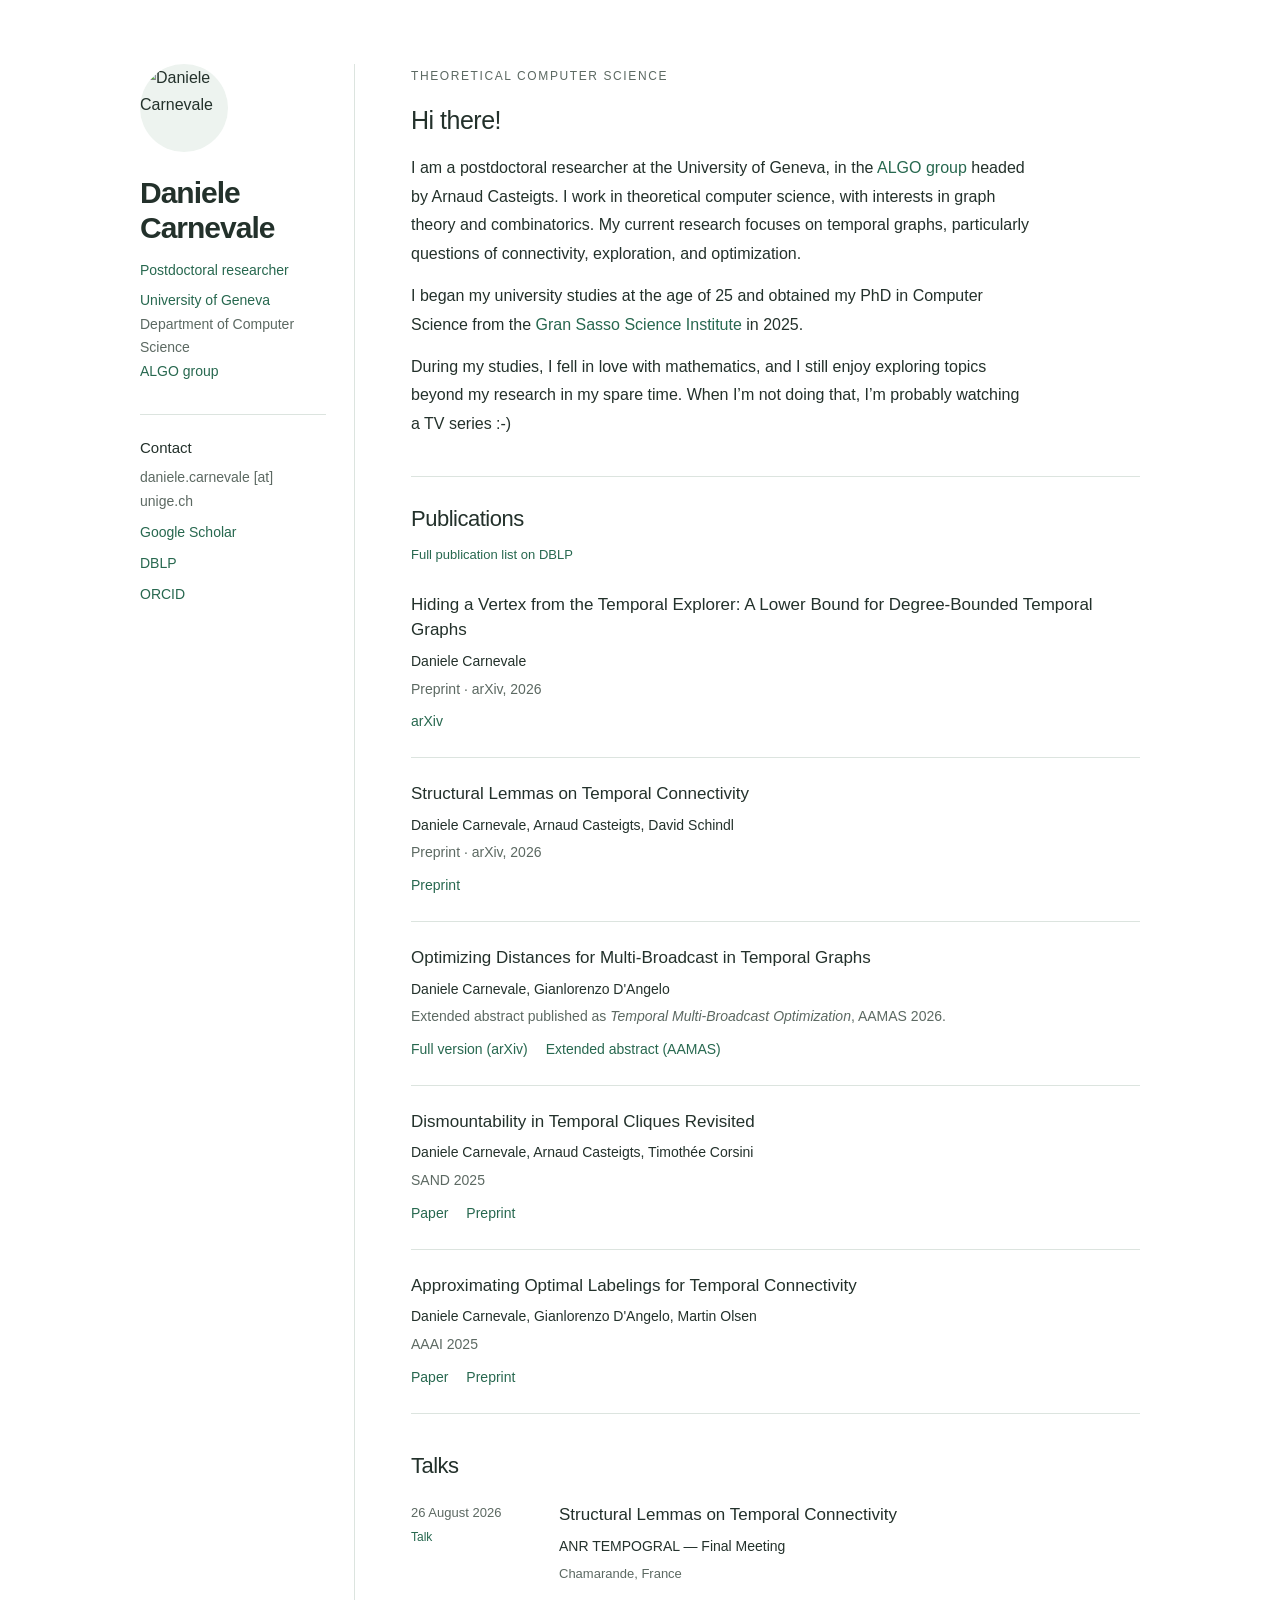
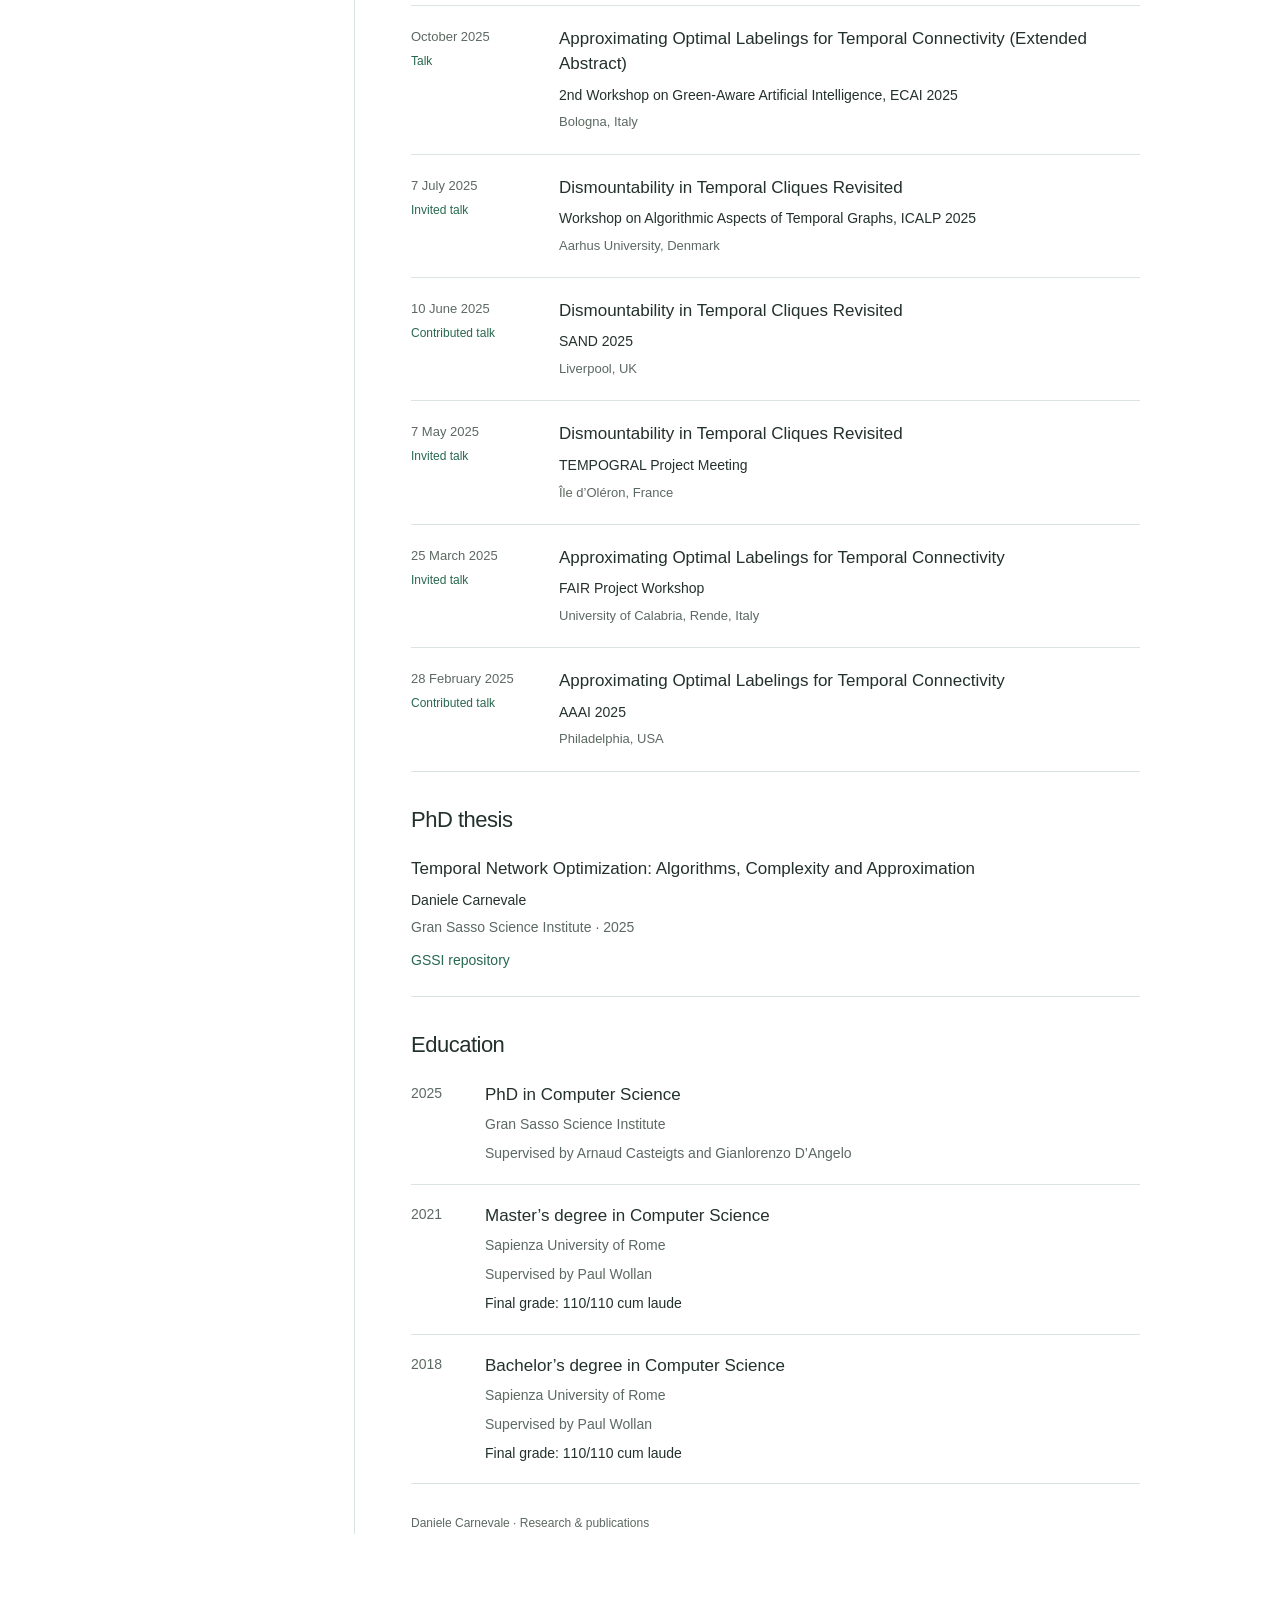
==== index.html @ 8c0e5bf0 "Add personal website" ====
<!doctype html>
<html lang="en">
<head>
  <meta charset="utf-8">
  <meta name="viewport" content="width=device-width, initial-scale=1">
  <!-- MODIFICA QUI: sostituisci il nome anche nel titolo della scheda. -->
  <title>Daniele Carnevale — Theoretical computer science</title>
  <meta name="description" content="Daniele Carnevale, postdoctoral researcher at the University of Geneva. Research in graph theory, combinatorics and temporal graphs.">
  <link rel="stylesheet" href="style.css">
</head>
<body>
  <a class="skip-link" href="#main-content">Skip to content</a>

  <div class="page">
    <aside class="sidebar" aria-label="Profile and contacts">
      <header class="identity">
        <!-- MODIFICA QUI LA FOTO: sostituisci assets/profile.jpg mantenendo lo stesso nome. -->
        <img class="portrait" src="assets/profile.jpg" alt="Daniele Carnevale" width="88" height="88" decoding="async">
        <div class="identity-text">
          <!-- MODIFICA QUI IL NOME: sostituisci anche il nome nel titolo e nel piè di pagina. -->
          <h1>Daniele Carnevale</h1>
          <p class="role">Postdoctoral researcher</p>
          <!-- MODIFICA QUI L'AFFILIAZIONE. -->
          <p class="affiliation"><a href="https://www.unige.ch/">University of Geneva</a><br>Department of Computer Science<br><a href="https://algo.unige.ch/">ALGO group</a></p>
        </div>
      </header>

      <section class="contact" id="contact" aria-labelledby="contact-title">
        <h2 id="contact-title">Contact</h2>
        <!-- MODIFICA QUI I CONTATTI: inserisci solo indirizzi e link reali.
             Per l'email usa testo semplice con [at] al posto della chiocciola, senza collegamento.
             Per Scholar, ORCID o CV puoi usare: <a href="URL">Nome del link</a> -->
        <p class="email-address">daniele.carnevale [at] unige.ch</p>
        <a href="https://scholar.google.com/citations?user=8YLgA9wAAAAJ&amp;hl=en">Google Scholar</a>
        <a href="https://dblp.org/pid/40/7139-2.html">DBLP</a>
        <a href="https://orcid.org/0009-0006-3997-869X">ORCID</a>
        <!-- CV facoltativo: aggiungi il PDF in assets e inserisci qui il relativo link. -->
      </section>
    </aside>

    <main class="main-content" id="main-content" tabindex="-1">
      <section class="intro" id="about" aria-labelledby="about-title">
        <p class="eyebrow">Theoretical computer science</p>
        <h2 id="about-title">Hi there!</h2>
        <!-- MODIFICA QUI LA BIOGRAFIA: ogni paragrafo è racchiuso tra <p> e </p>. -->
        <p class="bio">I am a postdoctoral researcher at the University of Geneva, in the <a href="https://algo.unige.ch/">ALGO group</a> headed by Arnaud Casteigts. I work in theoretical computer science, with interests in graph theory and combinatorics. My current research focuses on temporal graphs, particularly questions of connectivity, exploration, and optimization.</p>
        <p class="bio">I began my university studies at the age of 25 and obtained my PhD in Computer Science from the <a href="https://www.gssi.it/">Gran Sasso Science Institute</a> in 2025.</p>
        <p class="bio">During my studies, I fell in love with mathematics, and I still enjoy exploring topics beyond my research in my spare time. When I’m not doing that, I’m probably watching a TV series :-)</p>
      </section>

      <section class="publications" id="publications" aria-labelledby="publications-title">
        <h2 id="publications-title">Publications</h2>
        <p class="publication-overview"><a href="https://dblp.org/pid/40/7139-2.html">Full publication list on DBLP</a></p>

        <!-- MODIFICA QUI LE PUBBLICAZIONI.
             Ogni pubblicazione è un blocco <article class="paper"> ... </article>.
             Per aggiungerne una, copia un intero blocco e modifica titolo e autori.
             Per inserire un link reale: <a href="URL">Paper</a> -->
        <article class="paper">
          <h3>Hiding a Vertex from the Temporal Explorer: A Lower Bound for Degree-Bounded Temporal Graphs</h3>
          <p class="paper-authors">Daniele Carnevale</p>
          <p class="paper-details">Preprint · arXiv, 2026</p>
          <div class="paper-links"><a href="https://arxiv.org/abs/2610.06228">arXiv</a></div>
        </article>

        <article class="paper">
          <h3>Structural Lemmas on Temporal Connectivity</h3>
          <p class="paper-authors">Daniele Carnevale, Arnaud Casteigts, David Schindl</p>
          <p class="paper-details">Preprint · arXiv, 2026</p>
          <div class="paper-links"><a href="https://arxiv.org/abs/2606.15606">Preprint</a></div>
        </article>

        <article class="paper">
          <h3>Optimizing Distances for Multi-Broadcast in Temporal Graphs</h3>
          <p class="paper-authors">Daniele Carnevale, Gianlorenzo D'Angelo</p>
          <p class="paper-details">Extended abstract published as <em>Temporal Multi-Broadcast Optimization</em>, AAMAS 2026.</p>
          <div class="paper-links"><a href="https://arxiv.org/abs/2602.12126">Full version (arXiv)</a><a href="https://www.ifaamas.org/Proceedings/aamas2026/pdfs/ITHO9185.pdf">Extended abstract (AAMAS)</a></div>
        </article>

        <article class="paper">
          <h3>Dismountability in Temporal Cliques Revisited</h3>
          <p class="paper-authors">Daniele Carnevale, Arnaud Casteigts, Timothée Corsini</p>
          <p class="paper-details">SAND 2025</p>
          <div class="paper-links"><a href="https://doi.org/10.4230/LIPIcs.SAND.2025.6">Paper</a><a href="https://arxiv.org/abs/2502.01321">Preprint</a></div>
        </article>

        <article class="paper">
          <h3>Approximating Optimal Labelings for Temporal Connectivity</h3>
          <p class="paper-authors">Daniele Carnevale, Gianlorenzo D'Angelo, Martin Olsen</p>
          <p class="paper-details">AAAI 2025</p>
          <div class="paper-links"><a href="https://doi.org/10.1609/aaai.v39i25.34849">Paper</a><a href="https://arxiv.org/abs/2504.16837">Preprint</a></div>
        </article>
      </section>

      <section class="talks" id="talks" aria-labelledby="talks-title">
        <h2 id="talks-title">Talks</h2>
        <!-- MODIFICA QUI I TALK: copia una voce <li class="talk"> per aggiungere un intervento.
             Mantieni gli interventi dal più recente al più vecchio. -->
        <ul class="talk-list">
          <li class="talk">
            <div class="talk-date">
              <time datetime="2026-08-26">26 August 2026</time>
              <span class="talk-type">Talk</span>
            </div>
            <div class="talk-content">
              <h3>Structural Lemmas on Temporal Connectivity</h3>
              <p class="talk-event">ANR TEMPOGRAL — Final Meeting</p>
              <p class="talk-location">Chamarande, France</p>
            </div>
          </li>
          <li class="talk">
            <div class="talk-date">
              <time datetime="2025-10">October 2025</time>
              <span class="talk-type">Talk</span>
            </div>
            <div class="talk-content">
              <h3>Approximating Optimal Labelings for Temporal Connectivity (Extended Abstract)</h3>
              <p class="talk-event">2nd Workshop on Green-Aware Artificial Intelligence, ECAI 2025</p>
              <p class="talk-location">Bologna, Italy</p>
            </div>
          </li>
          <li class="talk">
            <div class="talk-date">
              <time datetime="2025-07-07">7 July 2025</time>
              <span class="talk-type">Invited talk</span>
            </div>
            <div class="talk-content">
              <h3>Dismountability in Temporal Cliques Revisited</h3>
              <p class="talk-event">Workshop on Algorithmic Aspects of Temporal Graphs, ICALP 2025</p>
              <p class="talk-location">Aarhus University, Denmark</p>
            </div>
          </li>
          <li class="talk">
            <div class="talk-date">
              <time datetime="2025-06-10">10 June 2025</time>
              <span class="talk-type">Contributed talk</span>
            </div>
            <div class="talk-content">
              <h3>Dismountability in Temporal Cliques Revisited</h3>
              <p class="talk-event">SAND 2025</p>
              <p class="talk-location">Liverpool, UK</p>
            </div>
          </li>
          <li class="talk">
            <div class="talk-date">
              <time datetime="2025-05-07">7 May 2025</time>
              <span class="talk-type">Invited talk</span>
            </div>
            <div class="talk-content">
              <h3>Dismountability in Temporal Cliques Revisited</h3>
              <p class="talk-event">TEMPOGRAL Project Meeting</p>
              <p class="talk-location">Île d’Oléron, France</p>
            </div>
          </li>
          <li class="talk">
            <div class="talk-date">
              <time datetime="2025-03-25">25 March 2025</time>
              <span class="talk-type">Invited talk</span>
            </div>
            <div class="talk-content">
              <h3>Approximating Optimal Labelings for Temporal Connectivity</h3>
              <p class="talk-event">FAIR Project Workshop</p>
              <p class="talk-location">University of Calabria, Rende, Italy</p>
            </div>
          </li>
          <li class="talk">
            <div class="talk-date">
              <time datetime="2025-02-28">28 February 2025</time>
              <span class="talk-type">Contributed talk</span>
            </div>
            <div class="talk-content">
              <h3>Approximating Optimal Labelings for Temporal Connectivity</h3>
              <p class="talk-event">AAAI 2025</p>
              <p class="talk-location">Philadelphia, USA</p>
            </div>
          </li>
        </ul>
      </section>

      <section class="thesis" id="thesis" aria-labelledby="thesis-title">
        <h2 id="thesis-title">PhD thesis</h2>
        <!-- MODIFICA QUI LA TESI: il collegamento porta alla scheda del repository GSSI. -->
        <article class="paper">
          <h3>Temporal Network Optimization: Algorithms, Complexity and Approximation</h3>
          <p class="paper-authors">Daniele Carnevale</p>
          <p class="paper-details">Gran Sasso Science Institute · 2025</p>
          <div class="paper-links"><a href="https://hdl.handle.net/20.500.12571/37764">GSSI repository</a></div>
        </article>
      </section>

      <section class="education" id="education" aria-labelledby="education-title">
        <h2 id="education-title">Education</h2>
        <!-- MODIFICA QUI LA FORMAZIONE: mantieni i titoli dal più recente al più vecchio. -->
        <ul class="education-list">
          <li class="education-item">
            <span class="education-year">2025</span>
            <div>
              <h3>PhD in Computer Science</h3>
              <p class="education-institution">Gran Sasso Science Institute</p>
              <p class="education-supervisors">Supervised by Arnaud Casteigts and Gianlorenzo D’Angelo</p>
            </div>
          </li>
          <li class="education-item">
            <span class="education-year">2021</span>
            <div>
              <h3>Master’s degree in Computer Science</h3>
              <p class="education-institution">Sapienza University of Rome</p>
              <p class="education-supervisors">Supervised by Paul Wollan</p>
              <p class="education-grade">Final grade: 110/110 cum laude</p>
            </div>
          </li>
          <li class="education-item">
            <span class="education-year">2018</span>
            <div>
              <h3>Bachelor’s degree in Computer Science</h3>
              <p class="education-institution">Sapienza University of Rome</p>
              <p class="education-supervisors">Supervised by Paul Wollan</p>
              <p class="education-grade">Final grade: 110/110 cum laude</p>
            </div>
          </li>
        </ul>
      </section>

      <!-- MODIFICA QUI IL NOME NEL PIÈ DI PAGINA. -->
      <footer class="footer">Daniele Carnevale · Research &amp; publications</footer>
    </main>
  </div>
</body>
</html>
---- style.css ----
/* MODIFICA QUI I COLORI: questi valori definiscono l'aspetto del sito. */
:root {
  color-scheme: light dark;
  --paper: #ffffff;
  --ink: #23312b;
  --secondary: #5c6962;
  --accent: #27684f;
  --line: #dce4df;
  --soft: #edf3ef;
}

@media (prefers-color-scheme: dark) {
  :root {
    --paper: #171c1a;
    --ink: #edf1ee;
    --secondary: #b5c1b9;
    --accent: #9bd0b4;
    --line: #37443c;
    --soft: #29372e;
  }
}

* { box-sizing: border-box; }
html { scroll-behavior: smooth; }
body {
  margin: 0;
  background: var(--paper);
  color: var(--ink);
  font-family: -apple-system, BlinkMacSystemFont, "Segoe UI", sans-serif;
  font-size: 16px;
  line-height: 1.7;
  overflow-wrap: break-word;
}
a {
  color: var(--accent);
  text-decoration: none;
  text-underline-offset: 4px;
}
a:hover { text-decoration: underline; }
a:focus-visible {
  outline: 2px solid var(--accent);
  outline-offset: 5px;
  border-radius: 2px;
}
.skip-link {
  position: absolute;
  z-index: 10;
  top: 16px;
  left: 16px;
  padding: 8px 14px;
  background: var(--paper);
  border: 1px solid var(--line);
  transform: translateY(-200%);
}
.skip-link:focus { transform: translateY(0); }
.page {
  width: min(calc(100% - 80px), 1000px);
  margin: 64px auto;
  display: grid;
  grid-template-columns: 215px minmax(0, 1fr);
  gap: 56px;
}
.sidebar {
  border-right: 1px solid var(--line);
  padding-right: 28px;
}
.portrait {
  display: block;
  width: 88px;
  height: 88px;
  border-radius: 50%;
  object-fit: cover;
  object-position: center;
  background: var(--soft);
  margin-bottom: 24px;
}
h1 {
  font-size: 30px;
  font-weight: 600;
  line-height: 1.15;
  letter-spacing: -1px;
  margin: 0 0 14px;
}
.role { margin: 0; font-size: 14px; color: var(--accent); }
.affiliation {
  margin: 6px 0 0;
  font-size: 14px;
  color: var(--secondary);
}
.contact {
  margin-top: 30px;
  border-top: 1px solid var(--line);
  padding-top: 23px;
  scroll-margin-top: 24px;
}
.contact h2 { font-size: 15px; letter-spacing: 0; margin-bottom: 9px; }
.contact p { margin: 0; font-size: 14px; color: var(--secondary); }
.contact .cv-placeholder { margin-top: 12px; }
.contact > a { display: block; width: fit-content; margin-top: 7px; font-size: 14px; }
.contact .email-address { margin-top: 7px; max-width: 100%; overflow-wrap: anywhere; }
.main-content { min-width: 0; }
.main-content:focus { outline: none; }
.main-content section { scroll-margin-top: 32px; }
.intro { margin-bottom: 37px; }
.eyebrow {
  margin: 2px 0 18px;
  color: var(--secondary);
  font-size: 12px;
  letter-spacing: 1.6px;
  text-transform: uppercase;
}
h2 {
  font-size: 25px;
  line-height: 1.3;
  font-weight: 500;
  letter-spacing: -0.5px;
  margin: 0 0 17px;
}
.bio { margin: 0; max-width: 620px; line-height: 1.8; }
.bio + .bio { margin-top: 13px; }
.publications { border-top: 1px solid var(--line); padding-top: 28px; }
.publications h2 { font-size: 22px; margin-bottom: 10px; }
.placeholder-note { font-size: 13px; color: var(--secondary); margin: 0 0 26px; }
.publication-overview { font-size: 13px; margin: 0 0 26px; }
.paper { padding-bottom: 23px; margin-bottom: 23px; border-bottom: 1px solid var(--line); }
.paper h3 { font-size: 17px; line-height: 1.5; font-weight: 500; margin: 0 0 7px; }
.paper-details { color: var(--secondary); font-size: 14px; margin: 0 0 9px; }
.paper-authors { font-size: 14px; margin: 0 0 4px; }
.paper-links { display: flex; flex-wrap: wrap; gap: 8px 18px; }
.paper-links-placeholder { color: var(--secondary); font-size: 13px; margin: 0; }
.paper a { font-size: 14px; }
.education { margin-top: 34px; }
.education h2 { font-size: 22px; margin-bottom: 22px; }
.education-list { list-style: none; padding: 0; margin: 0; }
.education-item { display: grid; grid-template-columns: 54px minmax(0, 1fr); gap: 20px; padding: 18px 0; border-bottom: 1px solid var(--line); }
.education-item:first-child { padding-top: 0; }
.education-year { font-size: 14px; color: var(--secondary); }
.education-item h3 { margin: 0 0 6px; font-size: 17px; line-height: 1.5; font-weight: 500; }
.education-institution { margin: 0; font-size: 14px; color: var(--secondary); }
.education-supervisors { margin: 5px 0 0; font-size: 14px; color: var(--secondary); }
.education-grade { margin: 5px 0 0; font-size: 14px; font-weight: 500; }
.thesis { margin-top: 34px; }
.thesis h2 { font-size: 22px; margin-bottom: 22px; }
.talks { margin-top: 38px; }
.talks h2 { font-size: 22px; margin-bottom: 22px; }
.talk-list { list-style: none; padding: 0; margin: 0; }
.talk { display: grid; grid-template-columns: 126px minmax(0, 1fr); gap: 22px; padding: 20px 0; border-bottom: 1px solid var(--line); }
.talk:first-child { padding-top: 0; }
.talk-date time { display: block; font-size: 13px; color: var(--secondary); }
.talk-type { display: block; margin-top: 3px; font-size: 12px; color: var(--accent); }
.talk h3 { margin: 0 0 7px; font-size: 17px; line-height: 1.5; font-weight: 500; }
.talk-event { margin: 0; font-size: 14px; }
.talk-location { margin: 4px 0 0; font-size: 13px; color: var(--secondary); }
.footer { color: var(--secondary); font-size: 12px; margin-top: 29px; }

@media (max-width: 780px) {
  .page {
    width: calc(100% - 56px);
    margin: 40px auto;
    grid-template-columns: 180px minmax(0, 1fr);
    gap: 32px;
  }
  .sidebar { padding-right: 22px; }
  h1 { font-size: 27px; }
}

@media (max-width: 600px) {
  .page { width: calc(100% - 46px); margin: 30px auto; display: block; }
  .sidebar {
    padding: 0 0 26px;
    border-right: 0;
    border-bottom: 1px solid var(--line);
    margin-bottom: 31px;
  }
  .identity { display: grid; grid-template-columns: 66px minmax(0, 1fr); gap: 17px; align-items: start; }
  .portrait { width: 66px; height: 66px; margin: 0; }
  h1 { font-size: 26px; margin-bottom: 7px; }
  .affiliation { margin-top: 4px; }
  .contact { margin-top: 20px; border-top: 0; padding-top: 0; display: flex; flex-wrap: wrap; gap: 4px 14px; align-items: center; }
  .contact h2 { flex-basis: 100%; margin: 0; }
  .contact > a { display: inline-flex; align-items: center; width: auto; min-width: 44px; min-height: 44px; margin: 0; }
  .contact .email-address { flex-basis: 100%; margin: 0; }
  .education-item { grid-template-columns: 1fr; gap: 5px; }
  .talk { grid-template-columns: 1fr; gap: 8px; }
  .talk-date { display: flex; flex-wrap: wrap; gap: 3px 14px; align-items: baseline; }
  .talk-type { margin-top: 0; }
  .intro { margin-bottom: 30px; }
  .eyebrow { font-size: 11px; letter-spacing: 1.2px; }
  h2 { font-size: 24px; }
}

@media (prefers-reduced-motion: reduce) {
  html { scroll-behavior: auto; }
}
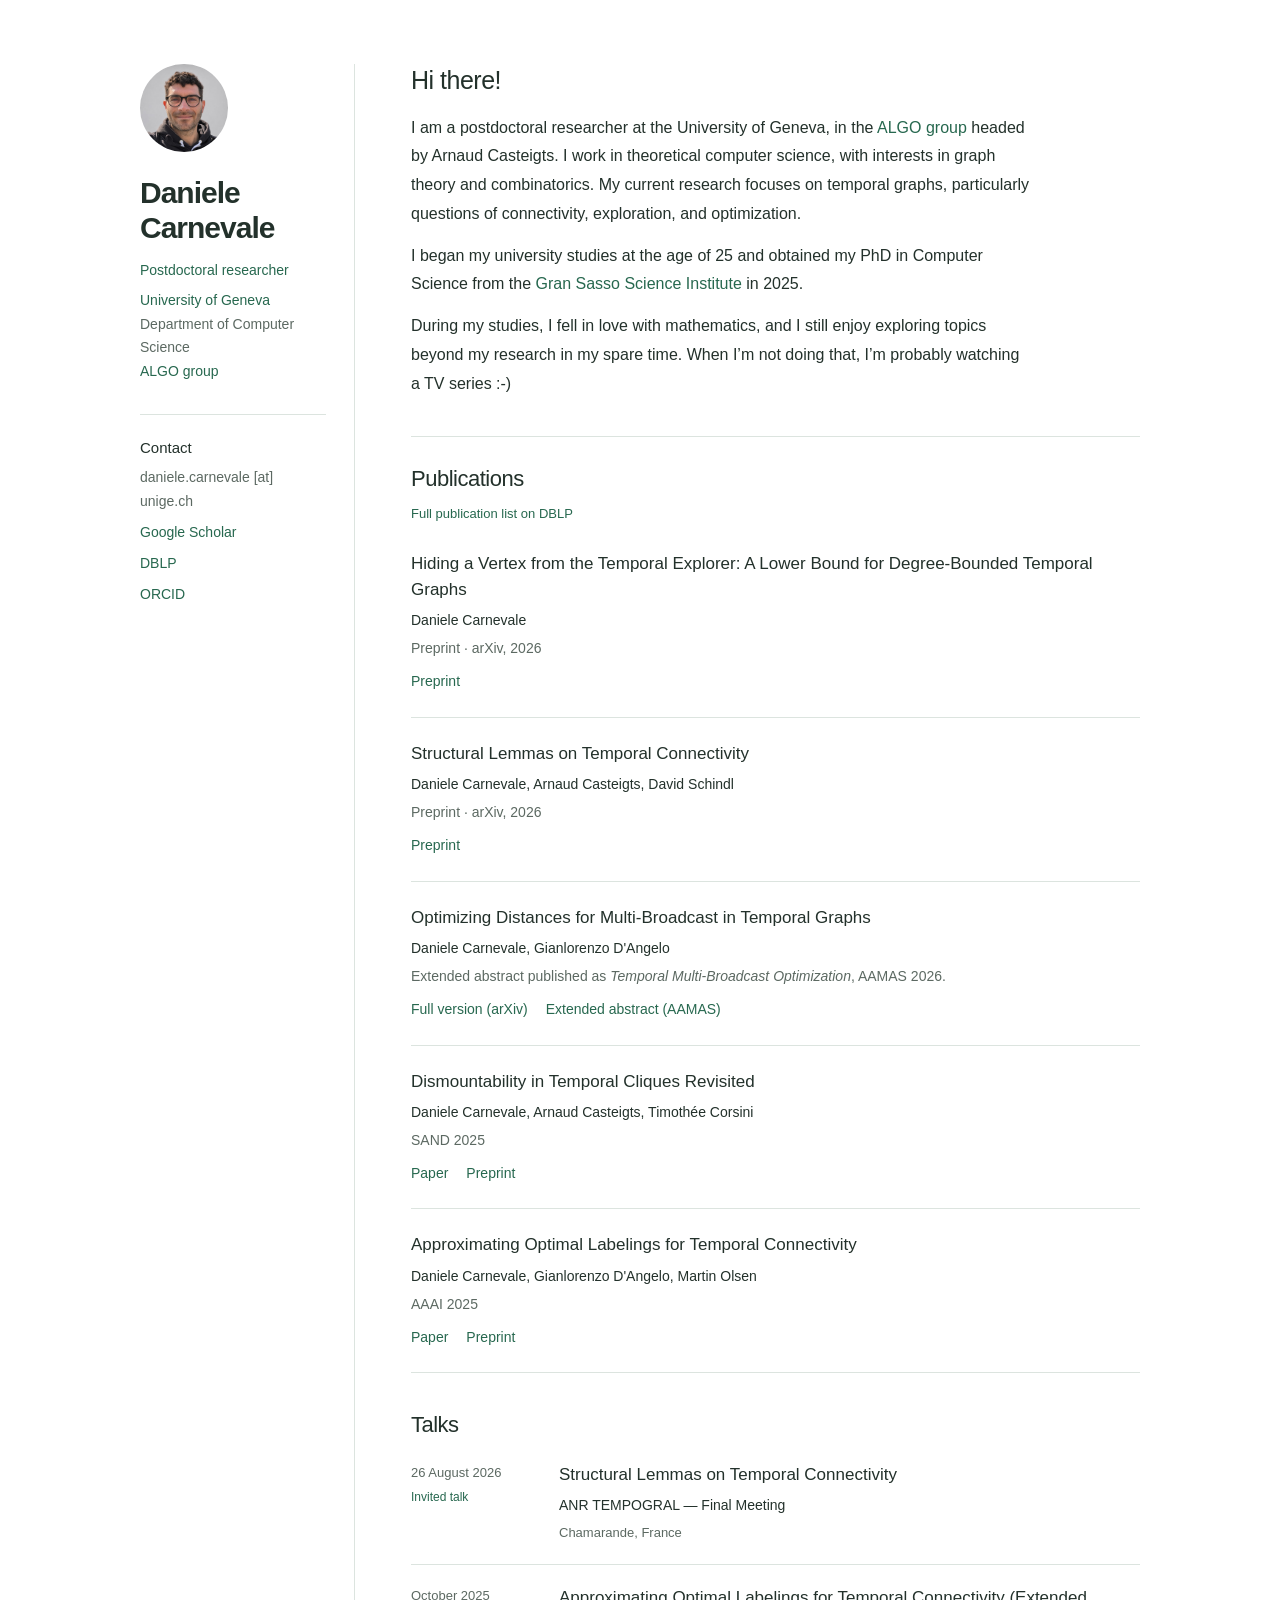
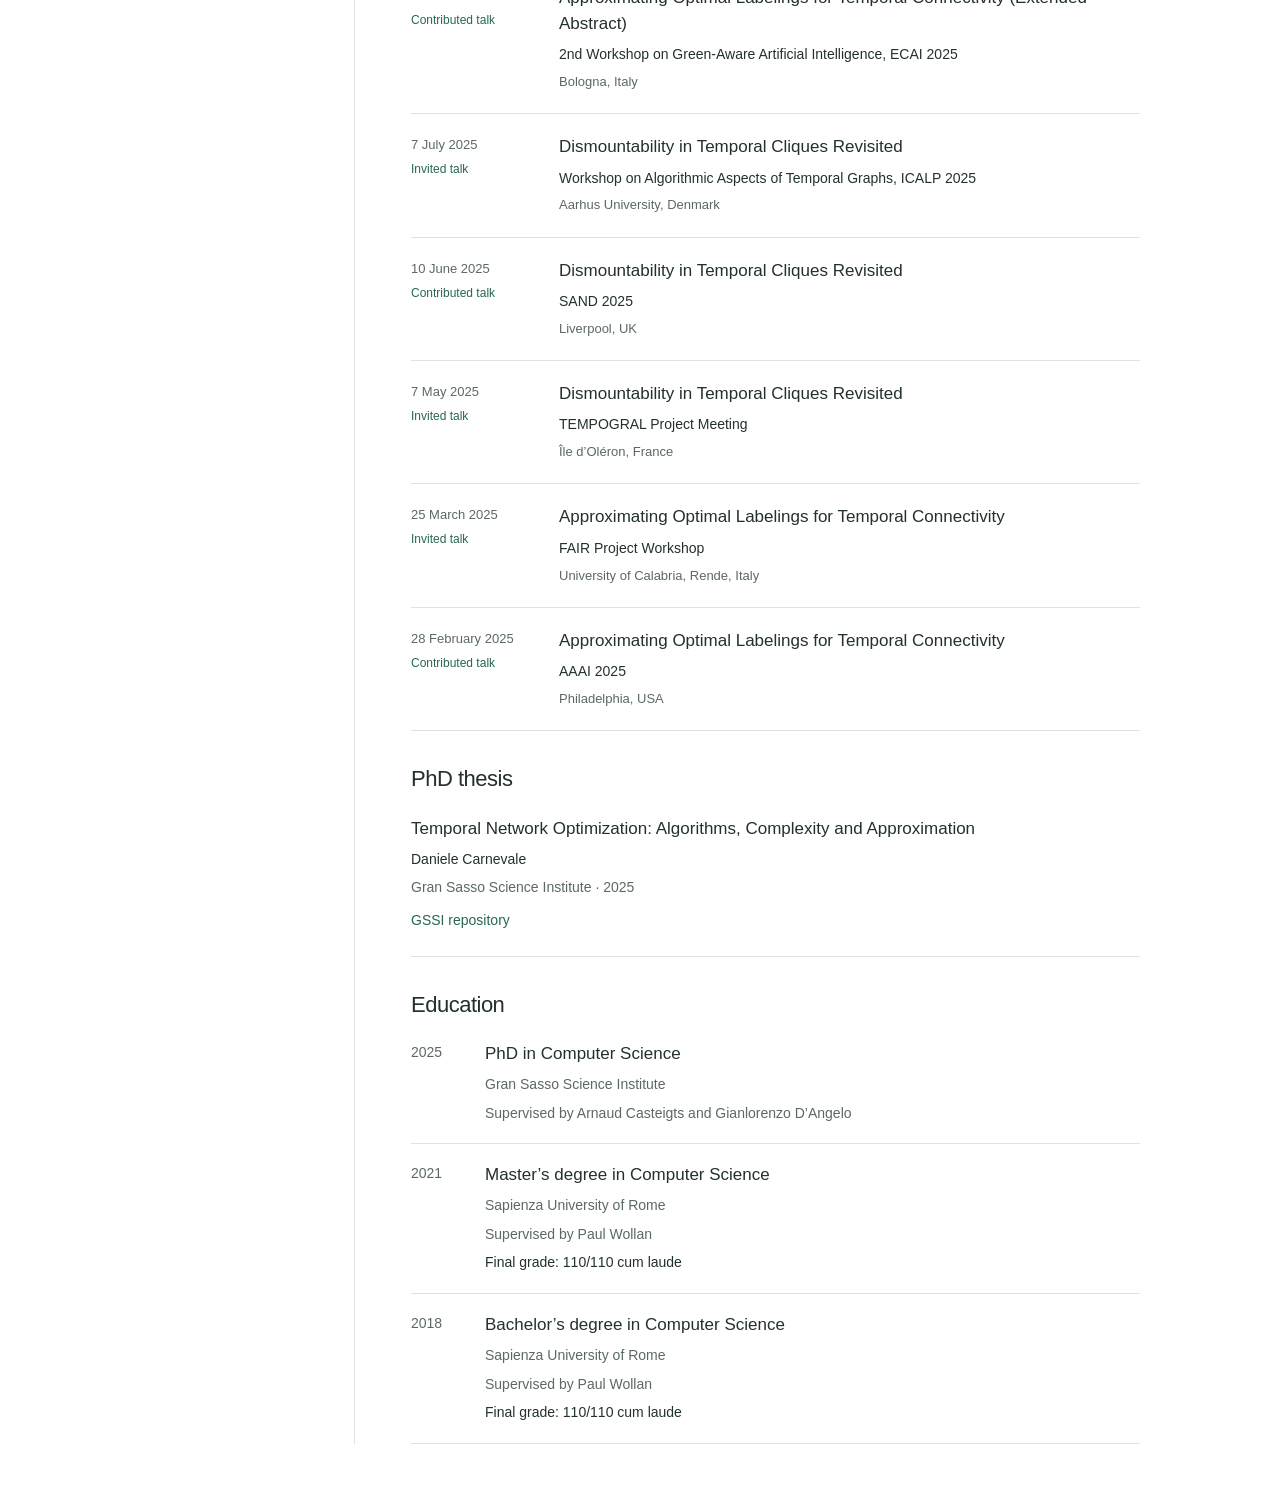
==== commit 77de6ebb: "Simplify profile headings and update talk types" ====
--- a/index.html
+++ b/index.html
@@ -4,7 +4,7 @@
   <meta charset="utf-8">
   <meta name="viewport" content="width=device-width, initial-scale=1">
   <!-- MODIFICA QUI: sostituisci il nome anche nel titolo della scheda. -->
-  <title>Daniele Carnevale — Theoretical computer science</title>
+  <title>Daniele Carnevale</title>
   <meta name="description" content="Daniele Carnevale, postdoctoral researcher at the University of Geneva. Research in graph theory, combinatorics and temporal graphs.">
   <link rel="stylesheet" href="style.css">
 </head>
@@ -17,7 +17,7 @@
         <!-- MODIFICA QUI LA FOTO: sostituisci assets/profile.jpg mantenendo lo stesso nome. -->
         <img class="portrait" src="assets/profile.jpg" alt="Daniele Carnevale" width="88" height="88" decoding="async">
         <div class="identity-text">
-          <!-- MODIFICA QUI IL NOME: sostituisci anche il nome nel titolo e nel piè di pagina. -->
+          <!-- MODIFICA QUI IL NOME: sostituisci anche il nome nel titolo della scheda. -->
           <h1>Daniele Carnevale</h1>
           <p class="role">Postdoctoral researcher</p>
           <!-- MODIFICA QUI L'AFFILIAZIONE. -->
@@ -40,7 +40,6 @@
 
     <main class="main-content" id="main-content" tabindex="-1">
       <section class="intro" id="about" aria-labelledby="about-title">
-        <p class="eyebrow">Theoretical computer science</p>
         <h2 id="about-title">Hi there!</h2>
         <!-- MODIFICA QUI LA BIOGRAFIA: ogni paragrafo è racchiuso tra <p> e </p>. -->
         <p class="bio">I am a postdoctoral researcher at the University of Geneva, in the <a href="https://algo.unige.ch/">ALGO group</a> headed by Arnaud Casteigts. I work in theoretical computer science, with interests in graph theory and combinatorics. My current research focuses on temporal graphs, particularly questions of connectivity, exploration, and optimization.</p>
@@ -60,7 +59,7 @@
           <h3>Hiding a Vertex from the Temporal Explorer: A Lower Bound for Degree-Bounded Temporal Graphs</h3>
           <p class="paper-authors">Daniele Carnevale</p>
           <p class="paper-details">Preprint · arXiv, 2026</p>
-          <div class="paper-links"><a href="https://arxiv.org/abs/2610.06228">arXiv</a></div>
+          <div class="paper-links"><a href="https://arxiv.org/abs/2610.06228">Preprint</a></div>
         </article>
 
         <article class="paper">
@@ -100,7 +99,7 @@
           <li class="talk">
             <div class="talk-date">
               <time datetime="2026-08-26">26 August 2026</time>
-              <span class="talk-type">Talk</span>
+              <span class="talk-type">Invited talk</span>
             </div>
             <div class="talk-content">
               <h3>Structural Lemmas on Temporal Connectivity</h3>
@@ -111,7 +110,7 @@
           <li class="talk">
             <div class="talk-date">
               <time datetime="2025-10">October 2025</time>
-              <span class="talk-type">Talk</span>
+              <span class="talk-type">Contributed talk</span>
             </div>
             <div class="talk-content">
               <h3>Approximating Optimal Labelings for Temporal Connectivity (Extended Abstract)</h3>
@@ -221,8 +220,6 @@
         </ul>
       </section>
 
-      <!-- MODIFICA QUI IL NOME NEL PIÈ DI PAGINA. -->
-      <footer class="footer">Daniele Carnevale · Research &amp; publications</footer>
     </main>
   </div>
 </body>
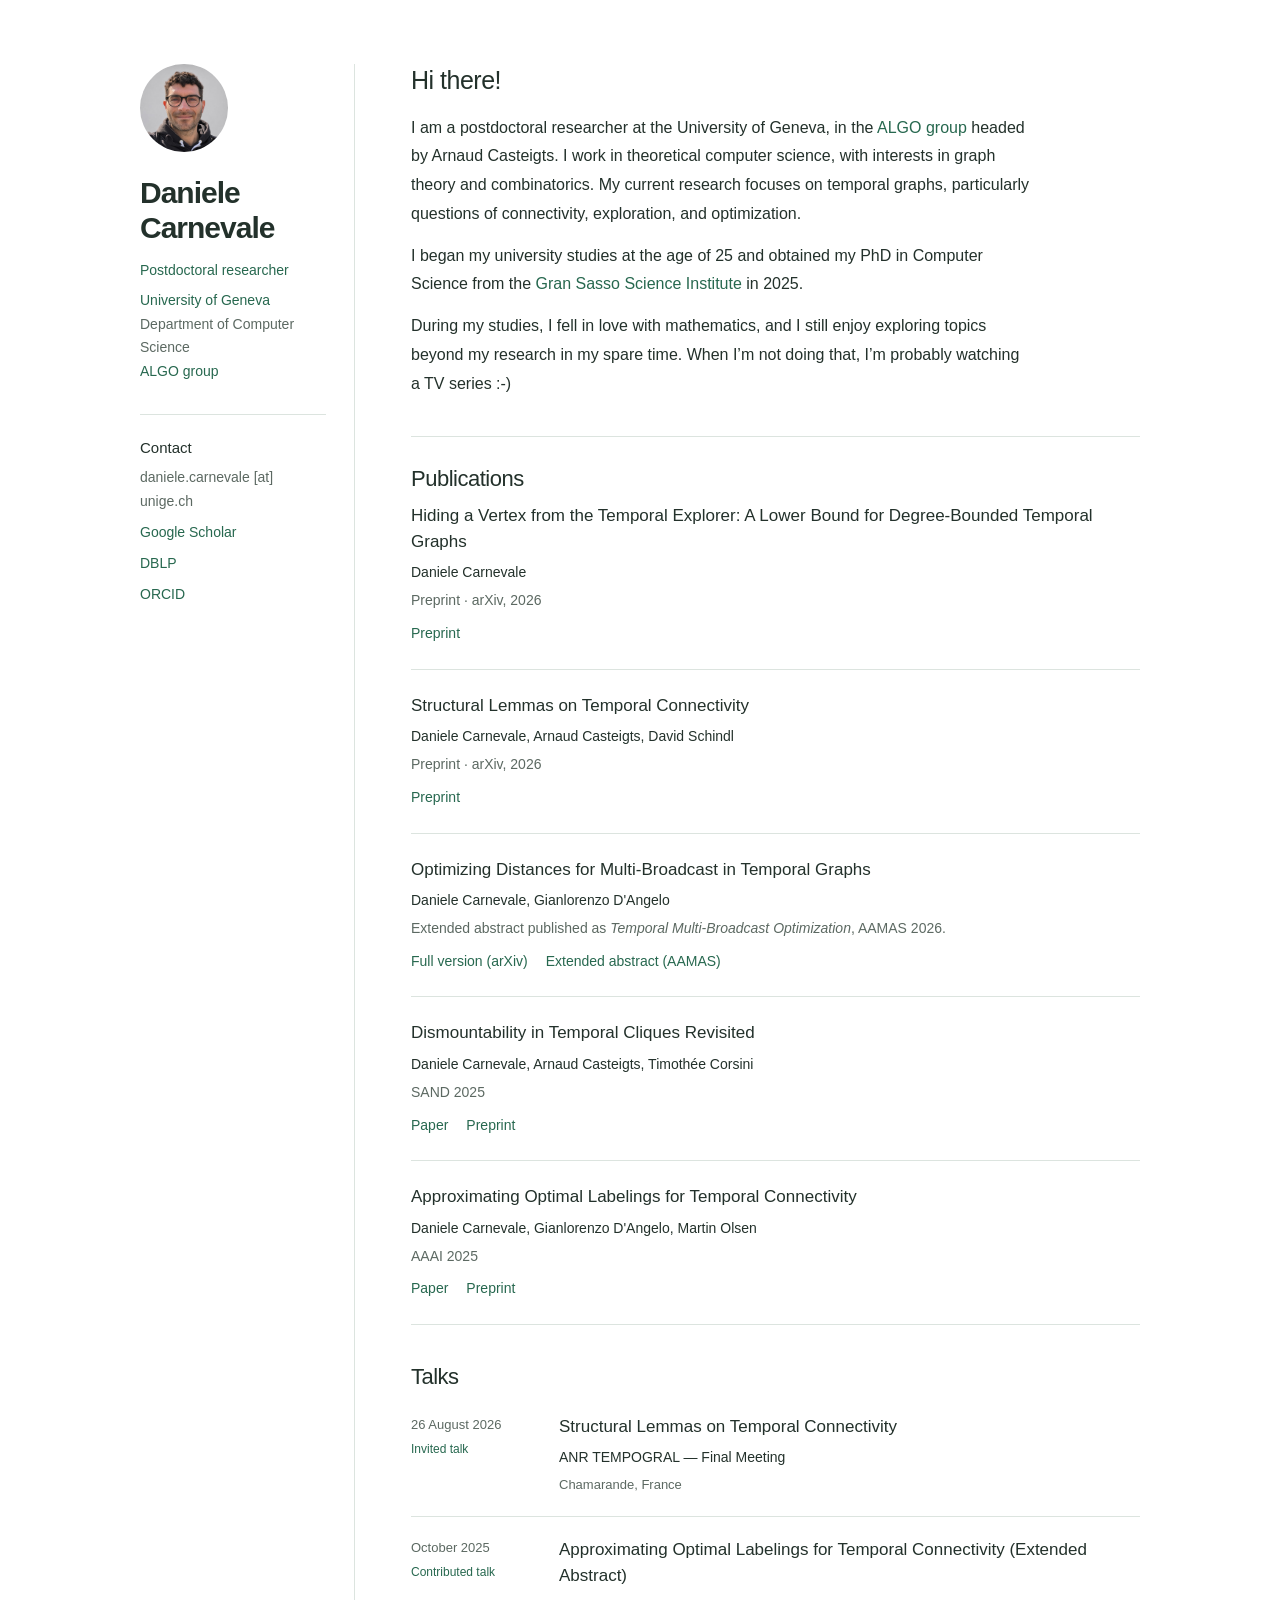
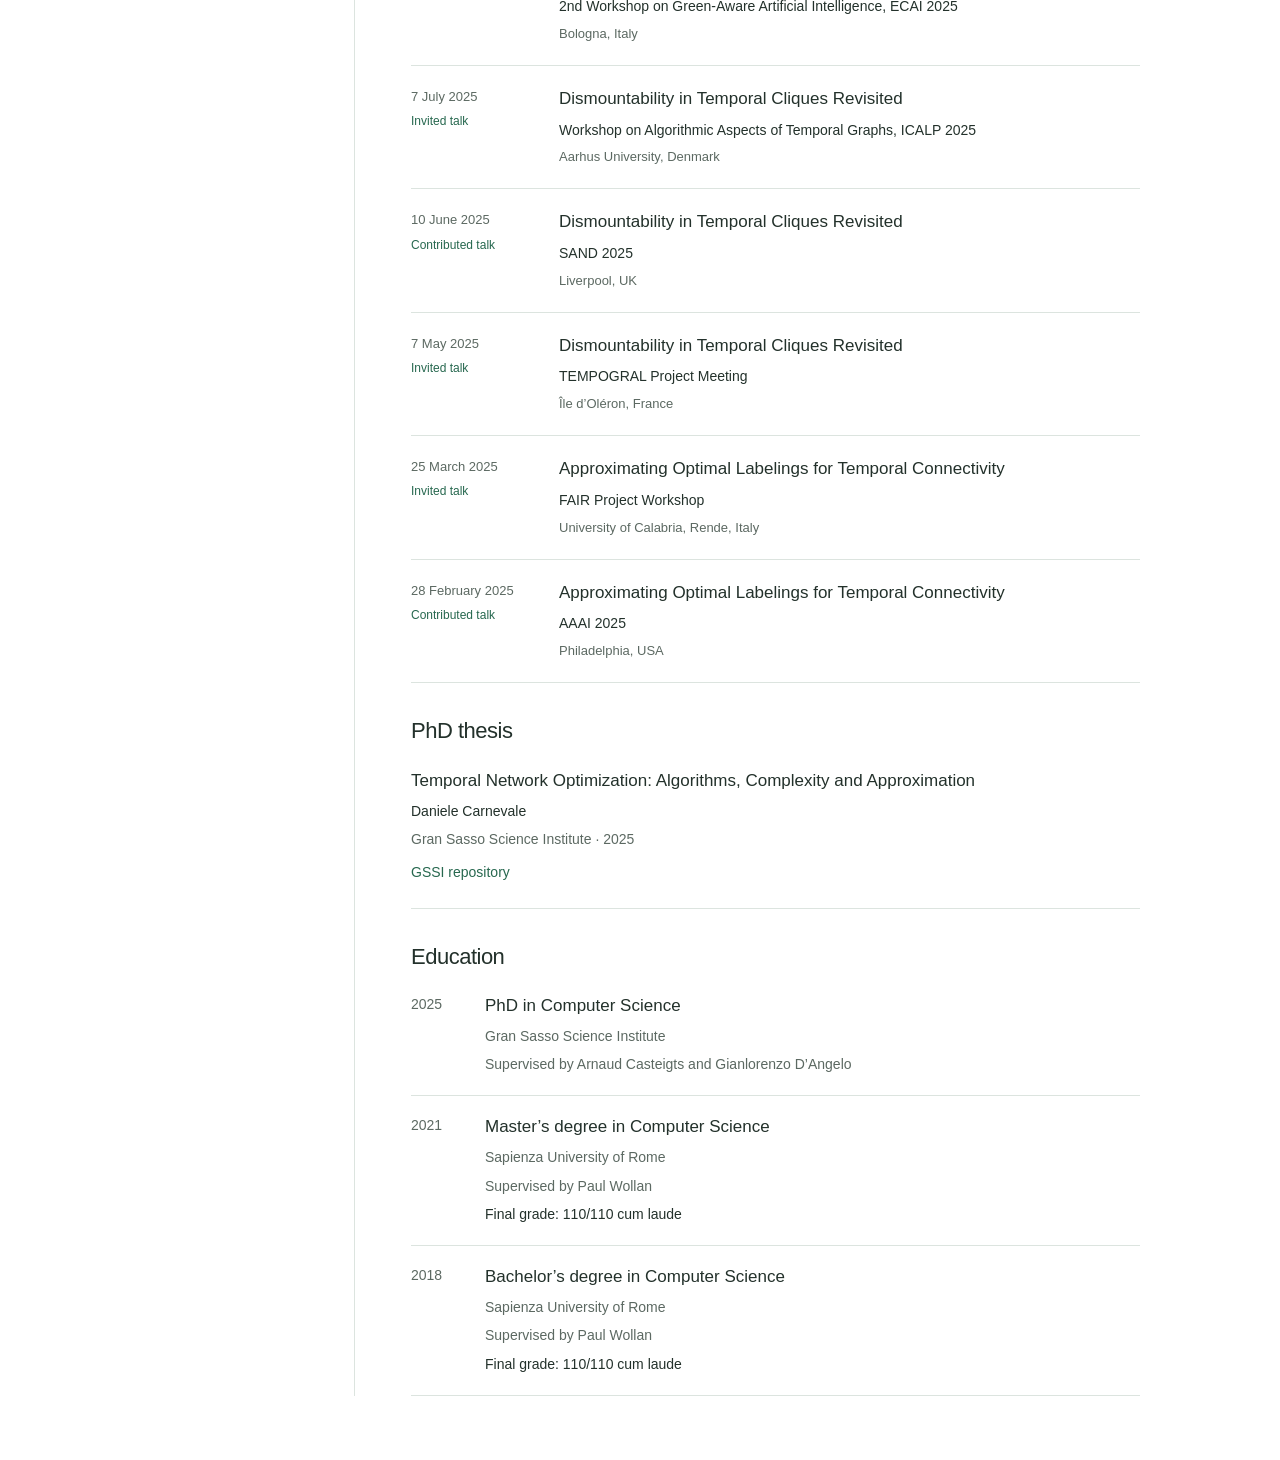
==== commit 231561ea: "Remove redundant DBLP publication list link" ====
--- a/index.html
+++ b/index.html
@@ -49,7 +49,6 @@
 
       <section class="publications" id="publications" aria-labelledby="publications-title">
         <h2 id="publications-title">Publications</h2>
-        <p class="publication-overview"><a href="https://dblp.org/pid/40/7139-2.html">Full publication list on DBLP</a></p>
 
         <!-- MODIFICA QUI LE PUBBLICAZIONI.
              Ogni pubblicazione è un blocco <article class="paper"> ... </article>.
